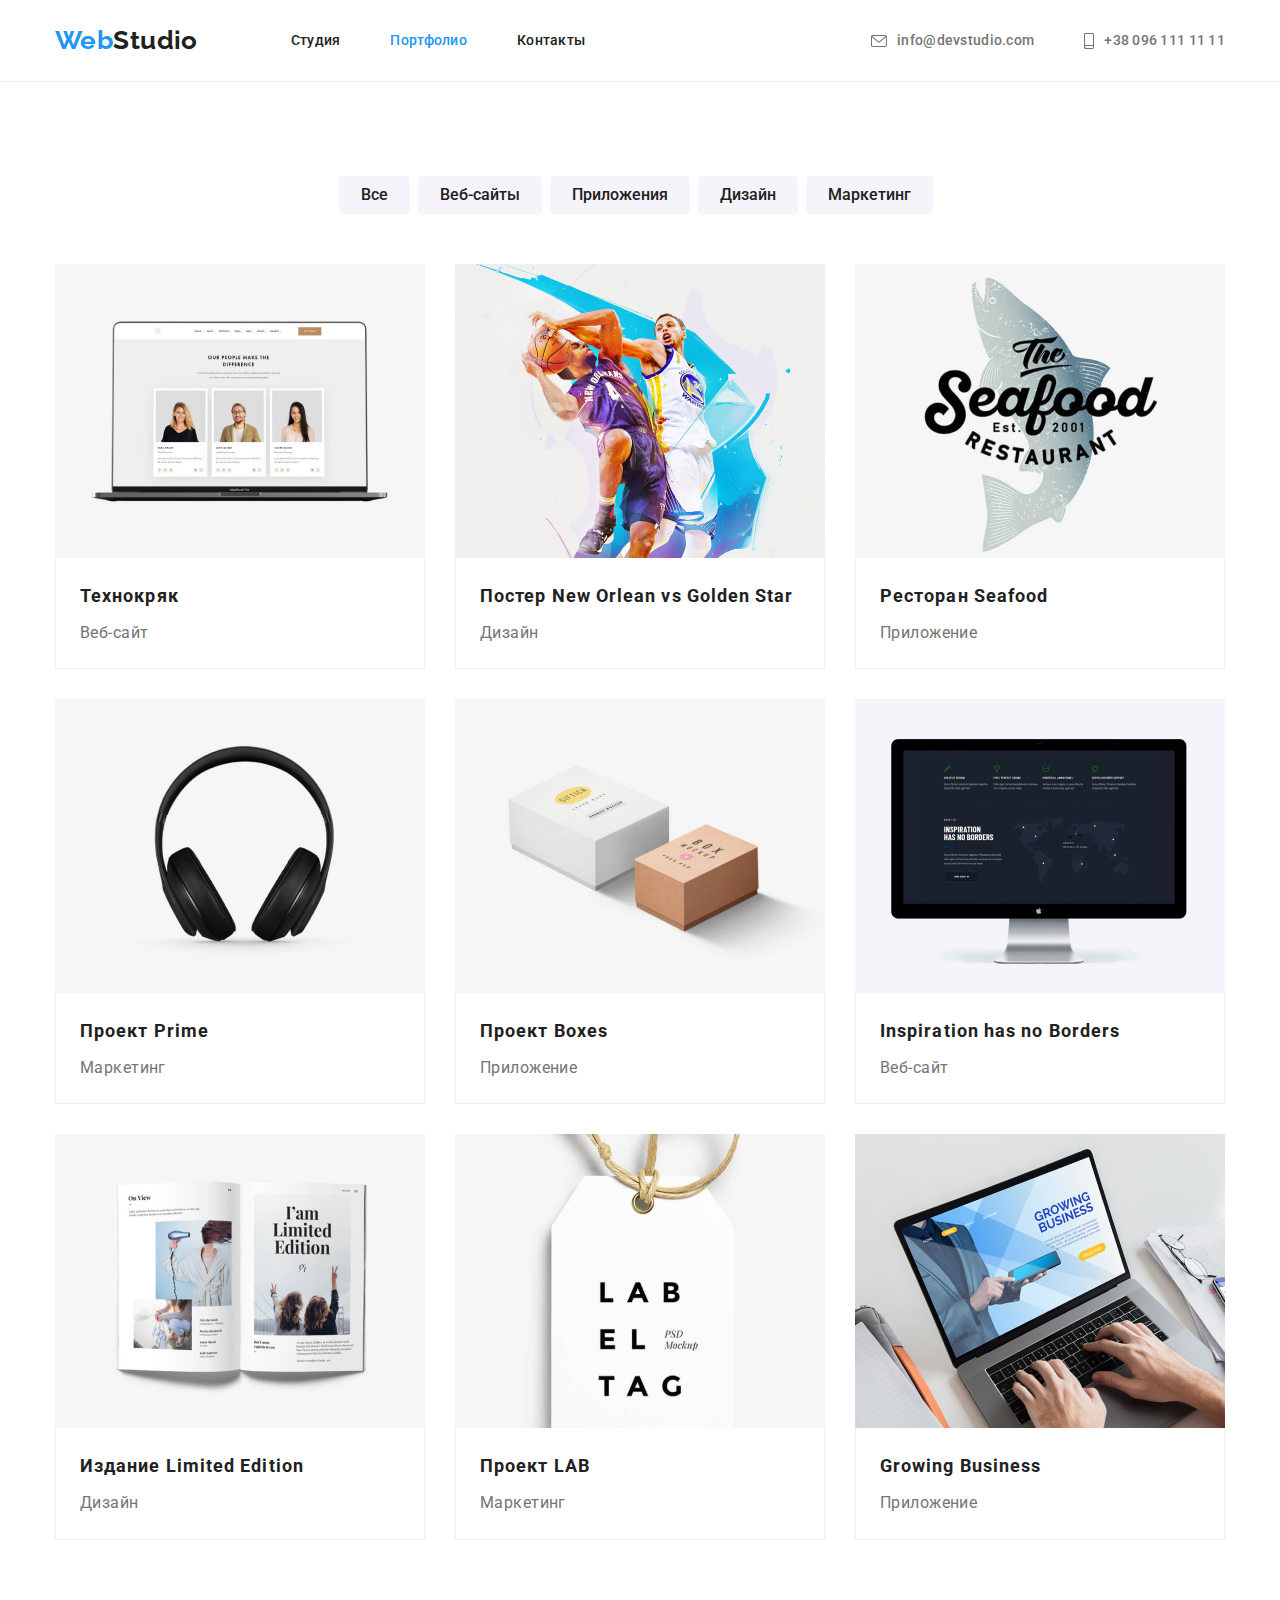
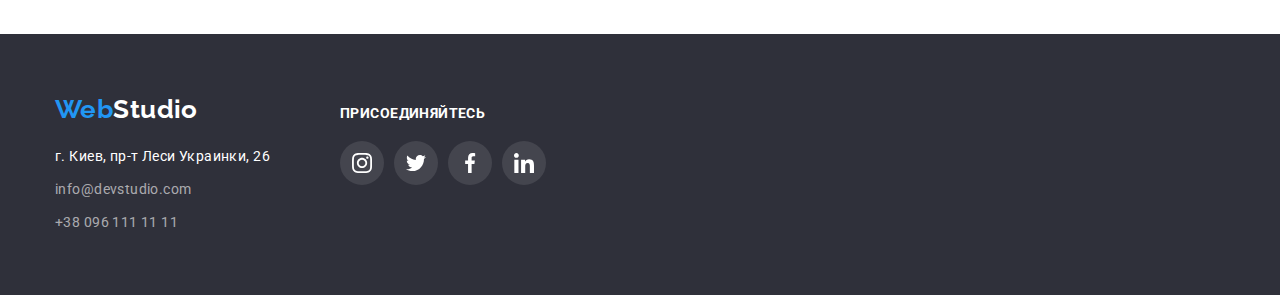
==== portfolio.html @ aa96708e "copy from previous" ====
<!DOCTYPE html>
<html lang="ru">
  <head>
    <meta charset="UTF-8" />
    <meta http-equiv="X-UA-Compatible" content="IE=edge" />
    <meta name="viewport" content="width=device-width, initial-scale=1.0" />
    <title>Portfolio page</title>
    <link
      rel="stylesheet"
      href="https://cdnjs.cloudflare.com/ajax/libs/modern-normalize/1.1.0/modern-normalize.min.css"
    />
    <link
      href="https://fonts.googleapis.com/css2?family=Raleway:wght@700&family=Roboto:wght@400;500;700;900&display=swap"
      rel="stylesheet"
    />
    <link rel="stylesheet" href="./css/styles.css" />
  </head>

  <body>
    <!--Header-->
    <header class="top-line">
      <div class="conteiner flex-conteiner">
        <!--Navifation panel-->
        <nav class="nav">
          <!--Logo-->
          <a lang="en" href="" class="nav-logo"
            ><span class="first-logo-part">Web</span
            ><span class="second-black-part">Studio</span></a
          >
          <!--Links-->
          <ul class="nav-list">
            <li class="nav-item">
              <a href="./index.html" class="nav-link">Студия</a>
            </li>
            <li class="nav-item">
              <a href="./portfolio.html" class="nav-link nav-active"
                >Портфолио</a
              >
            </li>
            <li class="nav-item"><a href="" class="nav-link">Контакты</a></li>
          </ul>
        </nav>
        <!--Contacts-->
        <ul class="contacts flex-conteiner">
          <li class="contact-item">
            <a href="mailto:info@devstudio.com" class="contact">
              <svg class="mail-icon">
                <use href="./images/icons.svg#envelope"></use>
              </svg>
              info@devstudio.com</a
            >
          </li>
          <li class="contact-item">
            <a href="tel:+380961111111" class="contact"
              ><svg class="tel-icon">
                <use href="./images/icons.svg#smartphone"></use></svg
              >+38 096 111 11 11</a
            >
          </li>
        </ul>
      </div>
    </header>
    <main>
      <section class="section">
        <div class="conteiner">
          <h1 class="hiden-title">Портфолио</h1>
          <ul class="filter-list">
            <li><button class="filter" type="button">Все</button></li>
            <li><button class="filter" type="button">Веб-сайты</button></li>
            <li><button class="filter" type="button">Приложения</button></li>
            <li><button class="filter" type="button">Дизайн</button></li>
            <li><button class="filter" type="button">Маркетинг</button></li>
          </ul>
          <ul class="project-list">
            <li class="project-item">
              <a class="project-link" href=""
                ><img
                  src="images/page2-img-1.jpg"
                  alt="Ноутбук с открытым сайтом Технокряк"
                  width="370"
                />
                <div class="project-description">
                  <h2 class="project-name">Технокряк</h2>
                  <p class="project-type">Веб-сайт</p>
                </div>
              </a>
            </li>
            <li class="project-item">
              <a class="project-link" href=""
                ><img
                  class="project-image"
                  src="images/page2-img-2.jpg"
                  alt="Постер с двумя баскетболистами"
                  width="370"
                />
                <div class="project-description">
                  <h2 class="project-name">
                    Постер <span lang="en">New Orlean vs Golden Star</span>
                  </h2>
                  <p class="project-type">Дизайн</p>
                </div>
              </a>
            </li>
            <li class="project-item">
              <a class="project-link" href=""
                ><img
                  class="project-image"
                  src="images/page2-img-3.jpg"
                  alt="Логотип ресторана с рыбой"
                  width="370"
                />
                <div class="project-description">
                  <h2 class="project-name">
                    Ресторан <span lang="en">Seafood</span>
                  </h2>
                  <p class="project-type">Приложение</p>
                </div>
              </a>
            </li>
            <li class="project-item">
              <a class="project-link" href=""
                ><img
                  class="project-image"
                  src="images/page2-img-4.jpg"
                  alt="Черные накладные наушники"
                  width="370"
                />
                <div class="project-description">
                  <h2 class="project-name">
                    Проект <span lang="en">Prime</span>
                  </h2>
                  <p class="project-type">Маркетинг</p>
                </div>
              </a>
            </li>
            <li class="project-item">
              <a class="project-link" href=""
                ><img
                  class="project-image"
                  src="images/page2-img-5.jpg"
                  alt="две разноцтветные прямоугольные коробки с надписями"
                  width="370"
                />
                <div class="project-description">
                  <h2 class="project-name">
                    Проект <span lang="en">Boxes</span>
                  </h2>
                  <p class="project-type">Приложение</p>
                </div>
              </a>
            </li>
            <li class="project-item">
              <a class="project-link" href=""
                ><img
                  class="project-image"
                  src="images/page2-img-6.jpg"
                  alt="Моноблок с открытм сайтом"
                  width="370"
                />
                <div class="project-description">
                  <h2 class="project-name" lang="en">
                    Inspiration has no Borders
                  </h2>
                  <p class="project-type">Веб-сайт</p>
                </div>
              </a>
            </li>
            <li class="project-item last-item">
              <a class="project-link" href=""
                ><img
                  class="project-image"
                  src="images/page2-img-7.jpg"
                  alt="Открытый журнал со статьей"
                  width="370"
                />
                <div class="project-description">
                  <h2 class="project-name">
                    Издание <span lang="en">Limited Edition</span>
                  </h2>
                  <p class="project-type">Дизайн</p>
                </div>
              </a>
            </li>
            <li class="project-item last-item">
              <a class="project-link" href=""
                ><img
                  class="project-image"
                  src="images/page2-img-8.jpg"
                  alt="Бирка с буквами"
                  width="370"
                />
                <div class="project-description">
                  <h2 class="project-name">
                    Проект <span lang="en">LAB</span>
                  </h2>
                  <p class="project-type">Маркетинг</p>
                </div>
              </a>
            </li>
            <li class="project-item last-item">
              <a class="project-link" href=""
                ><img
                  class="project-image"
                  src="images/page2-img-9.jpg"
                  alt="Открытый ноутбук"
                  width="370"
                />
                <div class="project-description">
                  <h2 class="project-name" lang="en">Growing Business</h2>
                  <p class="project-type">Приложение</p>
                </div>
              </a>
            </li>
          </ul>
        </div>
      </section>
    </main>
    <footer>
      <div class="conteiner flex-footer">
        <!--Logo-->
        <div class="contact-info">
          <a lang="en" href="" class="nav-logo-bottom"
            ><span class="first-logo-part">Web</span
            ><span class="second-white-part">Studio</span></a
          >
          <!--Contacts-->
          <address>
            <ul class="bottom-contacts">
              <li>
                <p class="address">г. Киев, пр-т Леси Украинки, 26</p>
              </li>
              <li>
                <a
                  href="mailto:info@devstudio.com"
                  class="bottom-contact bottom-mail"
                  >info@devstudio.com</a
                >
              </li>
              <li>
                <a href="tel:+380961111111" class="bottom-contact"
                  >+38 096 111 11 11</a
                >
              </li>
            </ul>
          </address>
        </div>
        <div class="subscribtion">
          <strong class="subscribe">присоединяйтесь</strong>
          <ul class="media-list">
            <li class="media-item">
              <a
                class="media-link infooter"
                href="https://www.instagram.com/"
                aria-label="сылка на инстаграм"
              >
                <svg class="media-icon infooter">
                  <use href="./images/icons.svg#instagram"></use>
                </svg>
              </a>
            </li>
            <li class="media-item">
              <a
                class="media-link infooter"
                href="https://twitter.com/"
                aria-label="сылка на твитер"
              >
                <svg class="media-icon infooter">
                  <use href="./images/icons.svg#twitter"></use></svg
              ></a>
            </li>
            <li class="media-item">
              <a
                class="media-link infooter"
                href="https://www.facebook.com/"
                aria-label="сылка на фейсбук"
              >
                <svg class="media-icon infooter">
                  <use href="./images/icons.svg#facebook"></use></svg
              ></a>
            </li>
            <li class="media-item">
              <a
                class="media-link infooter"
                href="https://www.linkedin.com/"
                aria-label="сылка на линкедин"
              >
                <svg class="media-icon infooter">
                  <use href="./images/icons.svg#linkedin"></use></svg
              ></a>
            </li>
          </ul>
        </div>
      </div>
    </footer>
  </body>
</html>
---- css/styles.css ----
:root {
  --primary-text-color: #757575;
  --secondary-text-color: #212121;
  --third-text-color: #ffffff;
  --trasparent-text-color: rgba(255, 255, 255, 0.6);
  --active-text-color: #2196f3;
  --primary-bg-color: #ffffff;
  --secondary-bg-color: #2f303a;
  --third-bg-color: #f5f4fa;
  --primary-border-color: #eeeeee;
  --secondary-border-color: #ececec;
  --media-icon-color: #afb1b8;
  --button-hover-color: #188ce8;
}
body {
  font-family: "Roboto", sans-serif;
  background-color: var(--primary-bg-color);
  color: var(--primary-text-color);
  font-size: 14px;
  letter-spacing: 0.03em;
}
h1,
h2,
h3,
h4,
h5,
h6 {
  margin-top: 0;
}
p {
  margin-top: 0;
}
a {
  display: inline-block;
}
ul {
  list-style-type: none;
  margin: 0;
  padding: 0;
}
img {
  display: block;
  min-width: 100%;
  height: auto;
}
.conteiner {
  width: 1200px;
  padding-left: 15px;
  padding-right: 15px;
  margin: 0 auto;
}
.flex-conteiner {
  display: flex;
  flex-direction: row;
  align-items: center;
}
.section {
  padding-top: 94px;
  padding-bottom: 94px;
}
/* Header */
/* Navigation panel */
.top-line {
  border-bottom: 1px solid var(--secondary-border-color);
}
.nav {
  display: flex;
  flex-direction: row;
  align-items: center;
}
.nav-logo {
  color: var(--secondary-text-color);
  text-decoration: none;
  font-family: "Raleway";
  font-weight: 700;
  font-size: 26px;
  line-height: 1.2;
  margin-right: 93px;
  padding: 25px 0;
}
.nav-list {
  display: flex;
  flex-direction: row;
}
.first-logo-part {
  color: var(--active-text-color);
}
.second-black-part {
  color: var(--secondary-text-color);
}
.nav-link {
  font-weight: 500;
  line-height: 1.14;
  letter-spacing: 0.02em;
  color: var(--secondary-text-color);
  text-decoration: none;
  /* margin-right: 50px; */
  padding: 25px 0px;
}
.nav-item:not(:last-child) {
  margin-right: 50px;
}
.nav-link:hover,
.nav-link:focus,
.nav-link.nav-active {
  color: var(--active-text-color);
}
/* Contacts */
.contacts {
  display: flex;
  flex-direction: row;
  align-items: center;
  margin-left: auto;
}

.mail-icon {
  fill: currentColor;
  width: 16px;
  height: 12px;
  display: inline-block;
  stroke-width: 0;
  stroke: currentColor;
  margin-right: 10px;
}
.tel-icon {
  fill: currentColor;
  width: 10px;
  height: 16px;
  display: inline-block;
  stroke-width: 0;
  stroke: currentColor;
  margin-right: 10px;
}
.contact-item:not(:last-child) {
  margin-right: 50px;
}
.contact {
  display: flex;
  align-items: center;
  text-decoration: none;
  color: var(--primary-text-color);
  font-weight: 500;
  line-height: 1.14;
  letter-spacing: 0.02em;
  padding: 25px 0;
}
.contact:hover,
.contact:focus {
  color: var(--active-text-color);
}

/* Hero section */
.hero-thumb {
  background: var(--secondary-bg-color);
  padding: 200px 0px;
  background-image: linear-gradient(
      to left,
      rgba(47, 48, 58, 0.4),
      rgba(47, 48, 58, 0.4)
    ),
    url(../images/hero-bg-img.jpg);
  background-size: cover;
  background-repeat: no-repeat;
  background-position: center;
  max-width: 1600px;
  margin-left: auto;
  margin-right: auto;
  height: 600px;
}
.hero-title {
  font-weight: 900;
  font-size: 44px;
  line-height: 1.36;
  text-align: center;
  letter-spacing: 0.06em;
  text-transform: uppercase;
  color: var(--third-text-color);
  margin-bottom: 30px;
}
.hero-button {
  font-weight: 700;
  font-size: 16px;
  line-height: 1.88;
  display: flex;
  align-items: center;
  text-align: center;
  letter-spacing: 0.06em;
  color: var(--third-text-color);
  background-color: var(--active-text-color);
  cursor: pointer;
  margin: 0 auto;
  padding: 10px 32px;
  border: transparent;
  border-radius: 4px;
  box-shadow: 0px 4px 4px rgba(0, 0, 0, 0.15);
}
.hero-button:hover,
.hero-button:focus {
  background-color: var(--button-hover-color);
}
/* Section "The main principles" */
.features {
  padding-top: 94px;
}
.hiden-title {
  display: none;
}
.feature-card {
  /* width: 270px; */
  flex-basis: calc((100%-90px) / 4);
}
.feature-card:not(:last-child) {
  margin-right: 30px;
}
.future-icon-thumb {
  width: auto;
  height: 120px;
  background-color: var(--third-bg-color);
  border-radius: 4px;
  display: flex;
  align-items: center;
  justify-content: center;
  margin-bottom: 30px;
}
.future-icon {
  width: 70px;
  height: 70px;
}
.feature-title {
  font-size: 14px;
  font-weight: 700;
  line-height: 1.14;
  text-transform: uppercase;
  color: var(--secondary-text-color);
  margin-bottom: 10px;
}
.feature-description {
  line-height: 1.71;
  margin-bottom: 0;
}
/* Section "What we are doing */
.section-heading {
  font-weight: 700;
  font-size: 36px;
  line-height: 1.17;
  text-align: center;
  color: var(--secondary-text-color);
  margin-bottom: 50px;
}
.jobs-item:not(:last-child) {
  margin-right: 30px;
}
.jobs-photo {
  display: block;
  max-width: 100%;
  height: auto;
  flex-basis: calc((100% - 90px) / 3);
}
/* Section "Our team */
.team {
  background-color: var(--third-bg-color);
}
.team-member {
  background-color: var(--primary-bg-color);
  display: block;
  max-width: 100%;
  height: auto;
  flex-basis: calc((100% - 120px) / 4);
  box-shadow: 0px 1px 3px rgba(0, 0, 0, 0.12), 0px 1px 1px rgba(0, 0, 0, 0.14),
    0px 2px 1px rgba(0, 0, 0, 0.2);
  border-radius: 0px 0px 4px 4px;
}
.team-member:not(:last-child) {
  margin-right: 30px;
}
.team-member .description {
  padding: 30px 0;
}
.team-member .name {
  font-weight: 500;
  font-size: 16px;
  line-height: 1.2;
  text-align: center;
  color: var(--secondary-text-color);
  margin-bottom: 10px;
}
.team-member .position {
  font-family: "Roboto";
  font-size: 16px;
  line-height: 1.2;
  text-align: center;
  margin-bottom: 16px;
}
.media-list {
  display: flex;
  align-items: center;
  justify-content: center;
}
.media-item:not(:last-child) {
  margin-right: 10px;
}
.media-link {
  display: flex;
  align-items: center;
  justify-content: center;
  width: 44px;
  height: 44px;
  border-radius: 50%;
}
.media-link:hover,
.media-link:focus {
  background-color: var(--active-text-color);
}
.media-icon {
  height: 20px;
  width: 20px;
  fill: var(--media-icon-color);
}
.media-link:hover .media-icon,
.media-link:focus .media-icon {
  fill: var(--third-text-color);
}
/* Section clients */
.clients-list {
  display: flex;
}
.clients-item {
  flex-basis: calc((100%-150px) / 6);
}
.clients-item:not(:last-child) {
  margin-right: 30px;
}
.clients-link {
  display: flex;
  height: 92px;
  align-items: center;
  justify-content: center;
  border: 1px solid var(--media-icon-color);
  border-radius: 4px;
  /* outline: red solid 2px; */
}
.clients-link:hover,
.clients-link:focus {
  border-color: var(--active-text-color);
}
.clients-icon {
  fill: var(--media-icon-color);
}
.clients-link:hover .clients-icon,
.clients-link:focus .clients-icon {
  fill: var(--active-text-color);
}
.clients-icon.first {
  width: 41px;
}
.clients-icon.second {
  width: 40px;
}
.clients-icon.third {
  width: 43px;
}
.clients-icon.fourth {
  width: 84px;
}
.clients-icon.fifth {
  width: 62px;
}
.clients-icon.sixth {
  width: 94px;
}
/* Footer */
footer {
  background-color: var(--secondary-bg-color);
  padding-top: 60px;
  padding-bottom: 60px;
}
.conteiner.flex-footer {
  display: flex;
  align-items: baseline;
}
.contact-info {
  margin-right: 70px;
}
.nav-logo-bottom {
  color: var(--secondary-text-color);
  text-decoration: none;
  font-family: "Raleway";
  font-weight: 700;
  font-size: 26px;
  line-height: 1.2;
  margin-bottom: 20px;
}
.second-white-part {
  color: var(--third-text-color);
}
.bottom-contacts {
  font-style: normal;
  font-size: 14px;
  line-height: 1.71;
}
.bottom-contact {
  text-decoration: none;
  color: var(--trasparent-text-color);
}
.bottom-contact:hover,
.bottom-contact:focus {
  color: var(--active-text-color);
}
.bottom-mail {
  margin-bottom: 9px;
}
.address {
  color: var(--third-text-color);
  margin-bottom: 9px;
}
.subscribe {
  display: inline-block;
  font-weight: 700;
  line-height: 1.14;
  text-transform: uppercase;
  color: var(--third-text-color);
  margin-bottom: 20px;
}

.media-link.infooter {
  background-color: rgba(255, 255, 255, 0.1);
}
.media-link.infooter:hover,
.media-link.infooter:focus {
  background-color: var(--active-text-color);
}
.media-icon.infooter {
  fill: var(--third-text-color);
}

/* Portfolio page */

/* Filter buttons */
.filter-list {
  display: flex;
  flex-direction: row;
  align-items: center;
  justify-content: center;
  margin-bottom: 50px;
}
.filter {
  cursor: pointer;
  color: var(--secondary-text-color);
  background-color: var(--third-bg-color);
  border-radius: 4px;
  border-width: 0px;
  font-weight: 500;
  font-size: 16px;
  line-height: 1.63;
  text-align: center;
  padding: 6px 22px;
  margin-right: 8px;
}
.filter:hover,
.filter:focus,
.filter:active {
  color: var(--third-text-color);
  background: var(--active-text-color);

  box-shadow: 0px 3px 1px rgba(0, 0, 0, 0.1), 0px 1px 2px rgba(0, 0, 0, 0.08),
    0px 2px 2px rgba(0, 0, 0, 0.12);
}
/* Project list */
.project-list {
  display: flex;
  flex-direction: row;
  align-items: center;
  flex-wrap: wrap;
  margin-top: -30px;
  margin-left: -30px;
}
.project-item {
  flex-basis: calc((100% - 90px) / 3);
  margin-top: 30px;
  margin-left: 30px;
}
.project-item.last-item {
  margin-bottom: 0;
}
.project-link {
  display: block;
  text-decoration: none;
}
.project-link:hover,
.project-link:focus {
  box-shadow: 0px 1px 1px rgba(0, 0, 0, 0.12), 0px 4px 4px rgba(0, 0, 0, 0.06),
    1px 4px 6px rgba(0, 0, 0, 0.16);
}
.project-description {
  border-left: 1px solid var(--primary-border-color);
  border-right: 1px solid var(--primary-border-color);
  border-bottom: 1px solid var(--primary-border-color);
  padding: 20px 24px;
}
.project-name {
  font-weight: 700;
  font-size: 18px;
  line-height: 2;
  letter-spacing: 0.06em;
  color: var(--secondary-text-color);
  margin-bottom: 4px;
}
.project-type {
  font-size: 16px;
  line-height: 1.88;
  color: var(--primary-text-color);
  margin-bottom: 0;
}
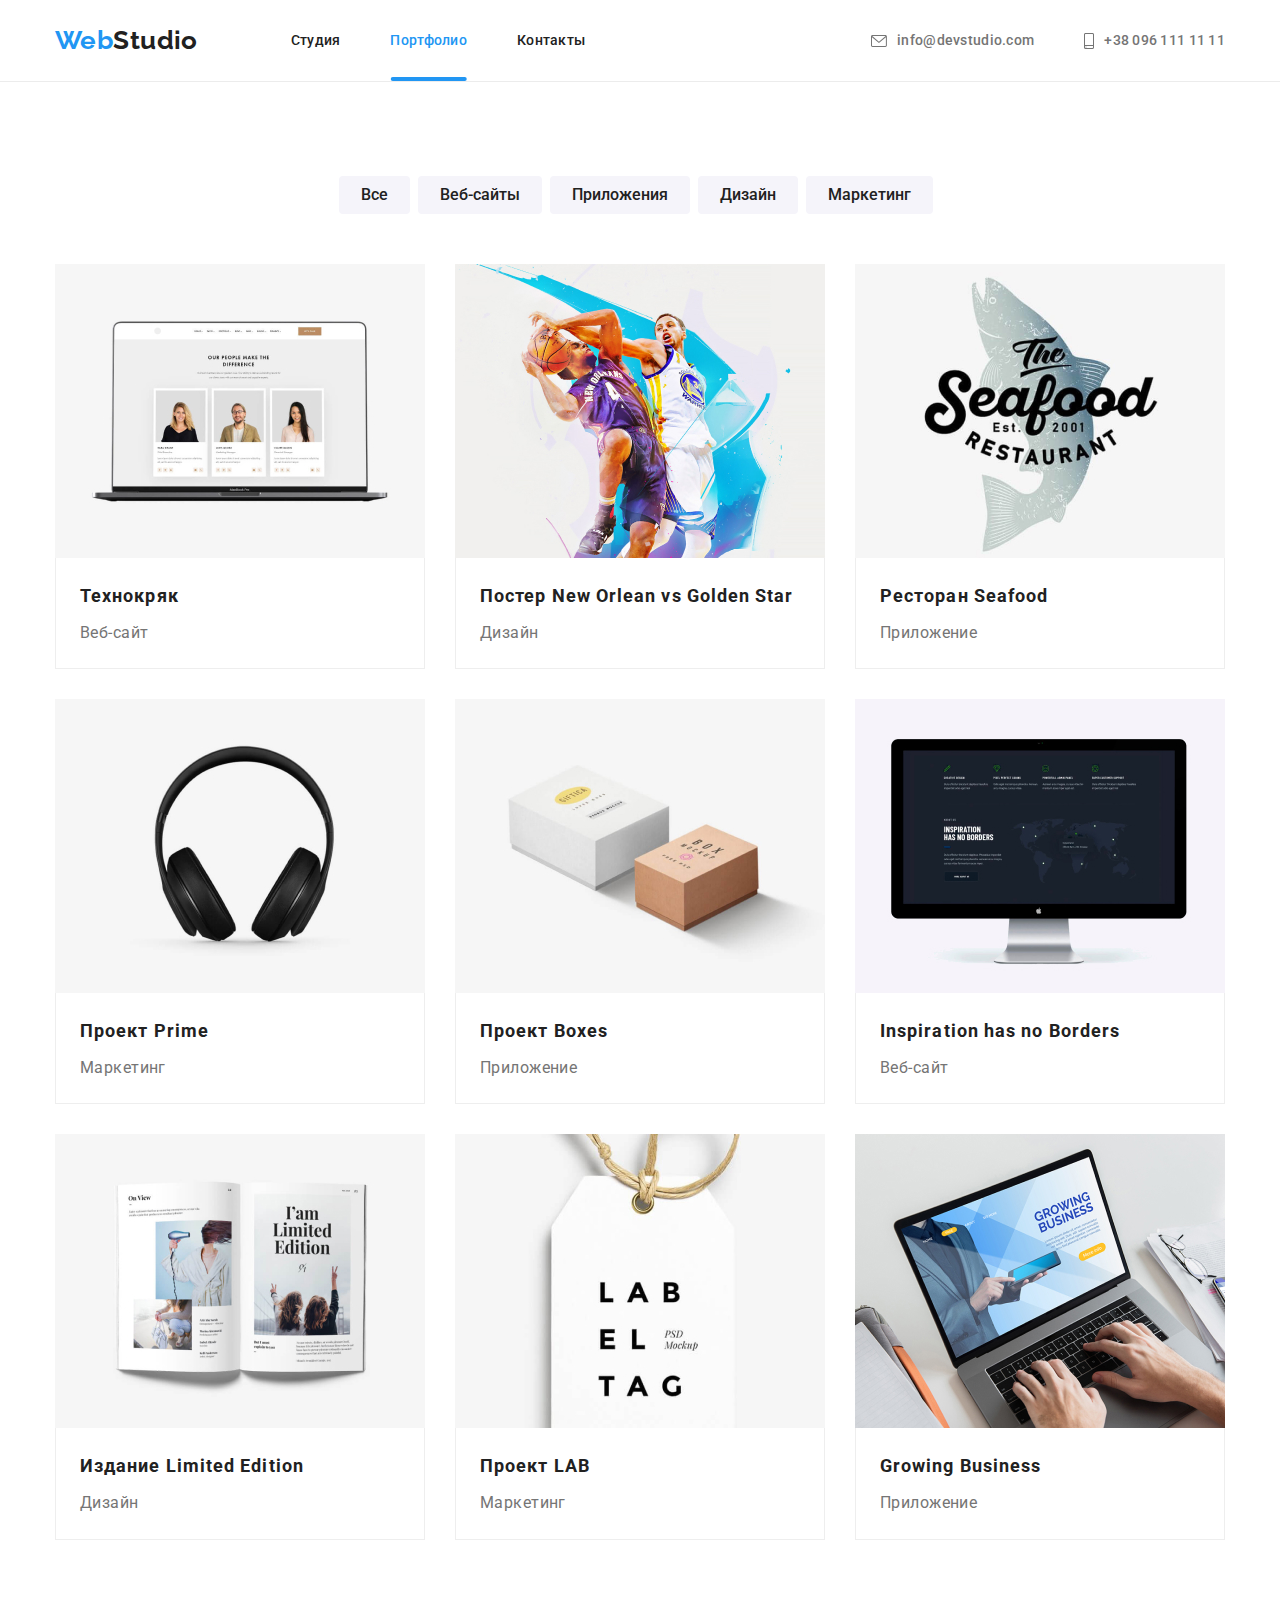
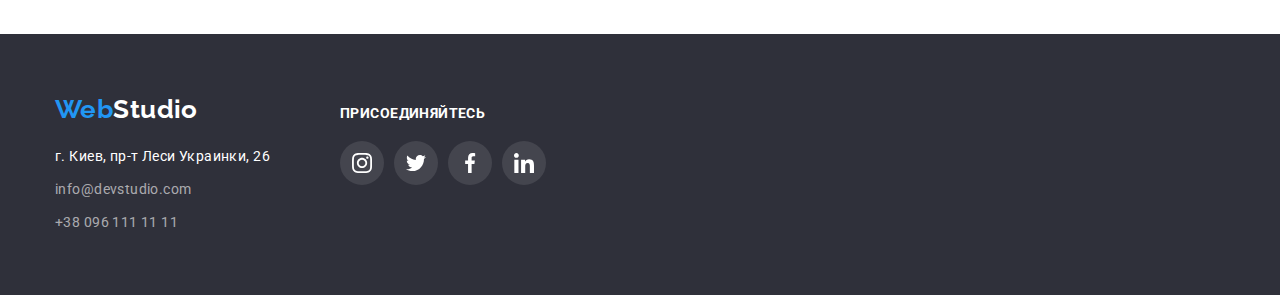
==== commit 2fbe3dc6: "Update portfolio.html" ====
--- a/portfolio.html
+++ b/portfolio.html
@@ -5,14 +5,8 @@
     <meta http-equiv="X-UA-Compatible" content="IE=edge" />
     <meta name="viewport" content="width=device-width, initial-scale=1.0" />
     <title>Portfolio page</title>
-    <link
-      rel="stylesheet"
-      href="https://cdnjs.cloudflare.com/ajax/libs/modern-normalize/1.1.0/modern-normalize.min.css"
-    />
-    <link
-      href="https://fonts.googleapis.com/css2?family=Raleway:wght@700&family=Roboto:wght@400;500;700;900&display=swap"
-      rel="stylesheet"
-    />
+    <link rel="stylesheet" href="https://cdnjs.cloudflare.com/ajax/libs/modern-normalize/1.1.0/modern-normalize.min.css" />
+    <link href="https://fonts.googleapis.com/css2?family=Raleway:wght@700&family=Roboto:wght@400;500;700;900&display=swap" rel="stylesheet" />
     <link rel="stylesheet" href="./css/styles.css" />
   </head>
 
@@ -23,19 +17,14 @@
         <!--Navifation panel-->
         <nav class="nav">
           <!--Logo-->
-          <a lang="en" href="" class="nav-logo"
-            ><span class="first-logo-part">Web</span
-            ><span class="second-black-part">Studio</span></a
-          >
+          <a lang="en" href="" class="nav-logo"><span class="first-logo-part">Web</span><span class="second-black-part">Studio</span></a>
           <!--Links-->
           <ul class="nav-list">
             <li class="nav-item">
               <a href="./index.html" class="nav-link">Студия</a>
             </li>
             <li class="nav-item">
-              <a href="./portfolio.html" class="nav-link nav-active"
-                >Портфолио</a
-              >
+              <a href="./portfolio.html" class="nav-link nav-active">Портфолио</a>
             </li>
             <li class="nav-item"><a href="" class="nav-link">Контакты</a></li>
           </ul>
@@ -74,11 +63,7 @@
           <ul class="project-list">
             <li class="project-item">
               <a class="project-link" href=""
-                ><img
-                  src="images/page2-img-1.jpg"
-                  alt="Ноутбук с открытым сайтом Технокряк"
-                  width="370"
-                />
+                ><img src="images/page2-img-1.jpg" alt="Ноутбук с открытым сайтом Технокряк" width="370" />
                 <div class="project-description">
                   <h2 class="project-name">Технокряк</h2>
                   <p class="project-type">Веб-сайт</p>
@@ -87,124 +72,70 @@
             </li>
             <li class="project-item">
               <a class="project-link" href=""
-                ><img
-                  class="project-image"
-                  src="images/page2-img-2.jpg"
-                  alt="Постер с двумя баскетболистами"
-                  width="370"
-                />
-                <div class="project-description">
-                  <h2 class="project-name">
-                    Постер <span lang="en">New Orlean vs Golden Star</span>
-                  </h2>
+                ><img class="project-image" src="images/page2-img-2.jpg" alt="Постер с двумя баскетболистами" width="370" />
+                <div class="project-description">
+                  <h2 class="project-name">Постер <span lang="en">New Orlean vs Golden Star</span></h2>
                   <p class="project-type">Дизайн</p>
                 </div>
               </a>
             </li>
             <li class="project-item">
               <a class="project-link" href=""
-                ><img
-                  class="project-image"
-                  src="images/page2-img-3.jpg"
-                  alt="Логотип ресторана с рыбой"
-                  width="370"
-                />
-                <div class="project-description">
-                  <h2 class="project-name">
-                    Ресторан <span lang="en">Seafood</span>
-                  </h2>
+                ><img class="project-image" src="images/page2-img-3.jpg" alt="Логотип ресторана с рыбой" width="370" />
+                <div class="project-description">
+                  <h2 class="project-name">Ресторан <span lang="en">Seafood</span></h2>
                   <p class="project-type">Приложение</p>
                 </div>
               </a>
             </li>
             <li class="project-item">
               <a class="project-link" href=""
-                ><img
-                  class="project-image"
-                  src="images/page2-img-4.jpg"
-                  alt="Черные накладные наушники"
-                  width="370"
-                />
-                <div class="project-description">
-                  <h2 class="project-name">
-                    Проект <span lang="en">Prime</span>
-                  </h2>
+                ><img class="project-image" src="images/page2-img-4.jpg" alt="Черные накладные наушники" width="370" />
+                <div class="project-description">
+                  <h2 class="project-name">Проект <span lang="en">Prime</span></h2>
                   <p class="project-type">Маркетинг</p>
                 </div>
               </a>
             </li>
             <li class="project-item">
               <a class="project-link" href=""
-                ><img
-                  class="project-image"
-                  src="images/page2-img-5.jpg"
-                  alt="две разноцтветные прямоугольные коробки с надписями"
-                  width="370"
-                />
-                <div class="project-description">
-                  <h2 class="project-name">
-                    Проект <span lang="en">Boxes</span>
-                  </h2>
+                ><img class="project-image" src="images/page2-img-5.jpg" alt="две разноцтветные прямоугольные коробки с надписями" width="370" />
+                <div class="project-description">
+                  <h2 class="project-name">Проект <span lang="en">Boxes</span></h2>
                   <p class="project-type">Приложение</p>
                 </div>
               </a>
             </li>
             <li class="project-item">
               <a class="project-link" href=""
-                ><img
-                  class="project-image"
-                  src="images/page2-img-6.jpg"
-                  alt="Моноблок с открытм сайтом"
-                  width="370"
-                />
-                <div class="project-description">
-                  <h2 class="project-name" lang="en">
-                    Inspiration has no Borders
-                  </h2>
+                ><img class="project-image" src="images/page2-img-6.jpg" alt="Моноблок с открытм сайтом" width="370" />
+                <div class="project-description">
+                  <h2 class="project-name" lang="en">Inspiration has no Borders</h2>
                   <p class="project-type">Веб-сайт</p>
                 </div>
               </a>
             </li>
             <li class="project-item last-item">
               <a class="project-link" href=""
-                ><img
-                  class="project-image"
-                  src="images/page2-img-7.jpg"
-                  alt="Открытый журнал со статьей"
-                  width="370"
-                />
-                <div class="project-description">
-                  <h2 class="project-name">
-                    Издание <span lang="en">Limited Edition</span>
-                  </h2>
+                ><img class="project-image" src="images/page2-img-7.jpg" alt="Открытый журнал со статьей" width="370" />
+                <div class="project-description">
+                  <h2 class="project-name">Издание <span lang="en">Limited Edition</span></h2>
                   <p class="project-type">Дизайн</p>
                 </div>
               </a>
             </li>
             <li class="project-item last-item">
               <a class="project-link" href=""
-                ><img
-                  class="project-image"
-                  src="images/page2-img-8.jpg"
-                  alt="Бирка с буквами"
-                  width="370"
-                />
-                <div class="project-description">
-                  <h2 class="project-name">
-                    Проект <span lang="en">LAB</span>
-                  </h2>
+                ><img class="project-image" src="images/page2-img-8.jpg" alt="Бирка с буквами" width="370" />
+                <div class="project-description">
+                  <h2 class="project-name">Проект <span lang="en">LAB</span></h2>
                   <p class="project-type">Маркетинг</p>
                 </div>
               </a>
             </li>
             <li class="project-item last-item">
               <a class="project-link" href=""
-                ><img
-                  class="project-image"
-                  src="images/page2-img-9.jpg"
-                  alt="Открытый ноутбук"
-                  width="370"
-                />
+                ><img class="project-image" src="images/page2-img-9.jpg" alt="Открытый ноутбук" width="370" />
                 <div class="project-description">
                   <h2 class="project-name" lang="en">Growing Business</h2>
                   <p class="project-type">Приложение</p>
@@ -219,10 +150,7 @@
       <div class="conteiner flex-footer">
         <!--Logo-->
         <div class="contact-info">
-          <a lang="en" href="" class="nav-logo-bottom"
-            ><span class="first-logo-part">Web</span
-            ><span class="second-white-part">Studio</span></a
-          >
+          <a lang="en" href="" class="nav-logo-bottom"><span class="first-logo-part">Web</span><span class="second-white-part">Studio</span></a>
           <!--Contacts-->
           <address>
             <ul class="bottom-contacts">
@@ -230,16 +158,10 @@
                 <p class="address">г. Киев, пр-т Леси Украинки, 26</p>
               </li>
               <li>
-                <a
-                  href="mailto:info@devstudio.com"
-                  class="bottom-contact bottom-mail"
-                  >info@devstudio.com</a
-                >
+                <a href="mailto:info@devstudio.com" class="bottom-contact bottom-mail">info@devstudio.com</a>
               </li>
               <li>
-                <a href="tel:+380961111111" class="bottom-contact"
-                  >+38 096 111 11 11</a
-                >
+                <a href="tel:+380961111111" class="bottom-contact">+38 096 111 11 11</a>
               </li>
             </ul>
           </address>
@@ -248,42 +170,26 @@
           <strong class="subscribe">присоединяйтесь</strong>
           <ul class="media-list">
             <li class="media-item">
-              <a
-                class="media-link infooter"
-                href="https://www.instagram.com/"
-                aria-label="сылка на инстаграм"
-              >
+              <a class="media-link infooter" href="https://www.instagram.com/" aria-label="сылка на инстаграм">
                 <svg class="media-icon infooter">
                   <use href="./images/icons.svg#instagram"></use>
                 </svg>
               </a>
             </li>
             <li class="media-item">
-              <a
-                class="media-link infooter"
-                href="https://twitter.com/"
-                aria-label="сылка на твитер"
-              >
+              <a class="media-link infooter" href="https://twitter.com/" aria-label="сылка на твитер">
                 <svg class="media-icon infooter">
                   <use href="./images/icons.svg#twitter"></use></svg
               ></a>
             </li>
             <li class="media-item">
-              <a
-                class="media-link infooter"
-                href="https://www.facebook.com/"
-                aria-label="сылка на фейсбук"
-              >
+              <a class="media-link infooter" href="https://www.facebook.com/" aria-label="сылка на фейсбук">
                 <svg class="media-icon infooter">
                   <use href="./images/icons.svg#facebook"></use></svg
               ></a>
             </li>
             <li class="media-item">
-              <a
-                class="media-link infooter"
-                href="https://www.linkedin.com/"
-                aria-label="сылка на линкедин"
-              >
+              <a class="media-link infooter" href="https://www.linkedin.com/" aria-label="сылка на линкедин">
                 <svg class="media-icon infooter">
                   <use href="./images/icons.svg#linkedin"></use></svg
               ></a>
--- a/css/styles.css
+++ b/css/styles.css
@@ -11,6 +11,8 @@
   --secondary-border-color: #ececec;
   --media-icon-color: #afb1b8;
   --button-hover-color: #188ce8;
+  --transparent-bg-color: rgba(47, 48, 58, 0.8);
+  --modal-backload-bg: rgba(0, 0, 0, 0.2);
 }
 body {
   font-family: "Roboto", sans-serif;
@@ -79,6 +81,7 @@
   padding: 25px 0;
 }
 .nav-list {
+  height: auto;
   display: flex;
   flex-direction: row;
 }
@@ -87,6 +90,10 @@
 }
 .second-black-part {
   color: var(--secondary-text-color);
+}
+.nav-item {
+  position: relative;
+  height: 100%;
 }
 .nav-link {
   font-weight: 500;
@@ -94,16 +101,36 @@
   letter-spacing: 0.02em;
   color: var(--secondary-text-color);
   text-decoration: none;
-  /* margin-right: 50px; */
-  padding: 25px 0px;
-}
+  padding-top: auto;
+  padding-bottom: auto;
+  padding: 32px 0px;
+  transition-property: color;
+  transition-duration: 250ms;
+  transition-timing-function: cubic-bezier(0.4, 0, 0.2, 1);
+}
+
 .nav-item:not(:last-child) {
   margin-right: 50px;
 }
 .nav-link:hover,
-.nav-link:focus,
+.nav-link:focus {
+  color: var(--active-text-color);
+}
+
 .nav-link.nav-active {
   color: var(--active-text-color);
+}
+.nav-active::after {
+  position: absolute;
+  bottom: 0;
+  left: 50%;
+  display: block;
+  content: "";
+  width: 100%;
+  height: 4px;
+  background-color: var(--active-text-color);
+  border-radius: 2px;
+  transform: translate(-50%);
 }
 /* Contacts */
 .contacts {
@@ -143,6 +170,9 @@
   line-height: 1.14;
   letter-spacing: 0.02em;
   padding: 25px 0;
+  transition-property: color;
+  transition-duration: 250ms;
+  transition-timing-function: cubic-bezier(0.4, 0, 0.2, 1);
 }
 .contact:hover,
 .contact:focus {
@@ -193,11 +223,56 @@
   border: transparent;
   border-radius: 4px;
   box-shadow: 0px 4px 4px rgba(0, 0, 0, 0.15);
+  transition-property: background-color;
+  transition-duration: 250ms;
+  transition-timing-function: cubic-bezier(0.4, 0, 0.2, 1);
 }
 .hero-button:hover,
 .hero-button:focus {
   background-color: var(--button-hover-color);
 }
+/* Modal window */
+.backload {
+  z-index: 1;
+  position: fixed;
+  top: 0;
+  left: 0;
+  width: 100%;
+  height: 100%;
+  background-color: var(--modal-backload-bg);
+  opacity: 1;
+  visibility: visible;
+  pointer-events: all;
+}
+.backload.is-hidden {
+  opacity: 0;
+  visibility: hidden;
+  pointer-events: none;
+}
+.modal {
+  width: 528px;
+  height: 581px;
+  position: absolute;
+  top: 50%;
+  left: 50%;
+  transform: translate(-50%, -50%);
+  background-color: var(--primary-bg-color);
+  box-shadow: 0px 1px 3px rgba(0, 0, 0, 0.12), 0px 1px 1px rgba(0, 0, 0, 0.14),
+    0px 2px 1px rgba(0, 0, 0, 0.2);
+  border-radius: 4px;
+}
+.close-button {
+  position: absolute;
+  top: 8px;
+  right: 8px;
+  width: 30px;
+  height: 30px;
+  border: 1px solid rgba(0, 0, 0, 0.1);
+  box-sizing: border-box;
+  background-color: inherit;
+  border-radius: 50%;
+}
+
 /* Section "The main principles" */
 .features {
   padding-top: 94px;
@@ -206,7 +281,6 @@
   display: none;
 }
 .feature-card {
-  /* width: 270px; */
   flex-basis: calc((100%-90px) / 4);
 }
 .feature-card:not(:last-child) {
@@ -247,14 +321,34 @@
   color: var(--secondary-text-color);
   margin-bottom: 50px;
 }
+
 .jobs-item:not(:last-child) {
   margin-right: 30px;
+}
+.job-thumb {
+  position: relative;
 }
 .jobs-photo {
   display: block;
   max-width: 100%;
   height: auto;
   flex-basis: calc((100% - 90px) / 3);
+}
+.job-desc {
+  position: absolute;
+  left: 0;
+  bottom: 0;
+  width: 100%;
+  height: 70px;
+  display: flex;
+  align-items: center;
+  justify-content: center;
+  background-color: var(--transparent-bg-color);
+
+  font-weight: 700;
+  line-height: 1.14;
+  text-transform: uppercase;
+  color: var(--third-text-color);
 }
 /* Section "Our team */
 .team {
@@ -306,6 +400,9 @@
   width: 44px;
   height: 44px;
   border-radius: 50%;
+  transition-property: background-color;
+  transition-duration: 250ms;
+  transition-timing-function: cubic-bezier(0.4, 0, 0.2, 1);
 }
 .media-link:hover,
 .media-link:focus {
@@ -315,6 +412,9 @@
   height: 20px;
   width: 20px;
   fill: var(--media-icon-color);
+  transition-property: fill;
+  transition-duration: 250ms;
+  transition-timing-function: cubic-bezier(0.4, 0, 0.2, 1);
 }
 .media-link:hover .media-icon,
 .media-link:focus .media-icon {
@@ -337,7 +437,10 @@
   justify-content: center;
   border: 1px solid var(--media-icon-color);
   border-radius: 4px;
-  /* outline: red solid 2px; */
+
+  transition-property: border-color;
+  transition-duration: 250ms;
+  transition-timing-function: cubic-bezier(0.4, 0, 0.2, 1);
 }
 .clients-link:hover,
 .clients-link:focus {
@@ -345,6 +448,9 @@
 }
 .clients-icon {
   fill: var(--media-icon-color);
+  transition-property: fill;
+  transition-duration: 250ms;
+  transition-timing-function: cubic-bezier(0.4, 0, 0.2, 1);
 }
 .clients-link:hover .clients-icon,
 .clients-link:focus .clients-icon {
@@ -401,6 +507,9 @@
 .bottom-contact {
   text-decoration: none;
   color: var(--trasparent-text-color);
+  transition-property: color;
+  transition-duration: 250ms;
+  transition-timing-function: cubic-bezier(0.4, 0, 0.2, 1);
 }
 .bottom-contact:hover,
 .bottom-contact:focus {
@@ -424,6 +533,9 @@
 
 .media-link.infooter {
   background-color: rgba(255, 255, 255, 0.1);
+  transition-property: background-color;
+  transition-duration: 250ms;
+  transition-timing-function: cubic-bezier(0.4, 0, 0.2, 1);
 }
 .media-link.infooter:hover,
 .media-link.infooter:focus {
@@ -455,6 +567,10 @@
   text-align: center;
   padding: 6px 22px;
   margin-right: 8px;
+  box-shadow: none;
+  transition-property: color, background-color, box-shadow;
+  transition-duration: 250ms;
+  transition-timing-function: cubic-bezier(0.4, 0, 0.2, 1);
 }
 .filter:hover,
 .filter:focus,
@@ -485,6 +601,10 @@
 .project-link {
   display: block;
   text-decoration: none;
+  box-shadow: none;
+  transition-property: box-shadow;
+  transition-duration: 250ms;
+  transition-timing-function: cubic-bezier(0.4, 0, 0.2, 1);
 }
 .project-link:hover,
 .project-link:focus {
